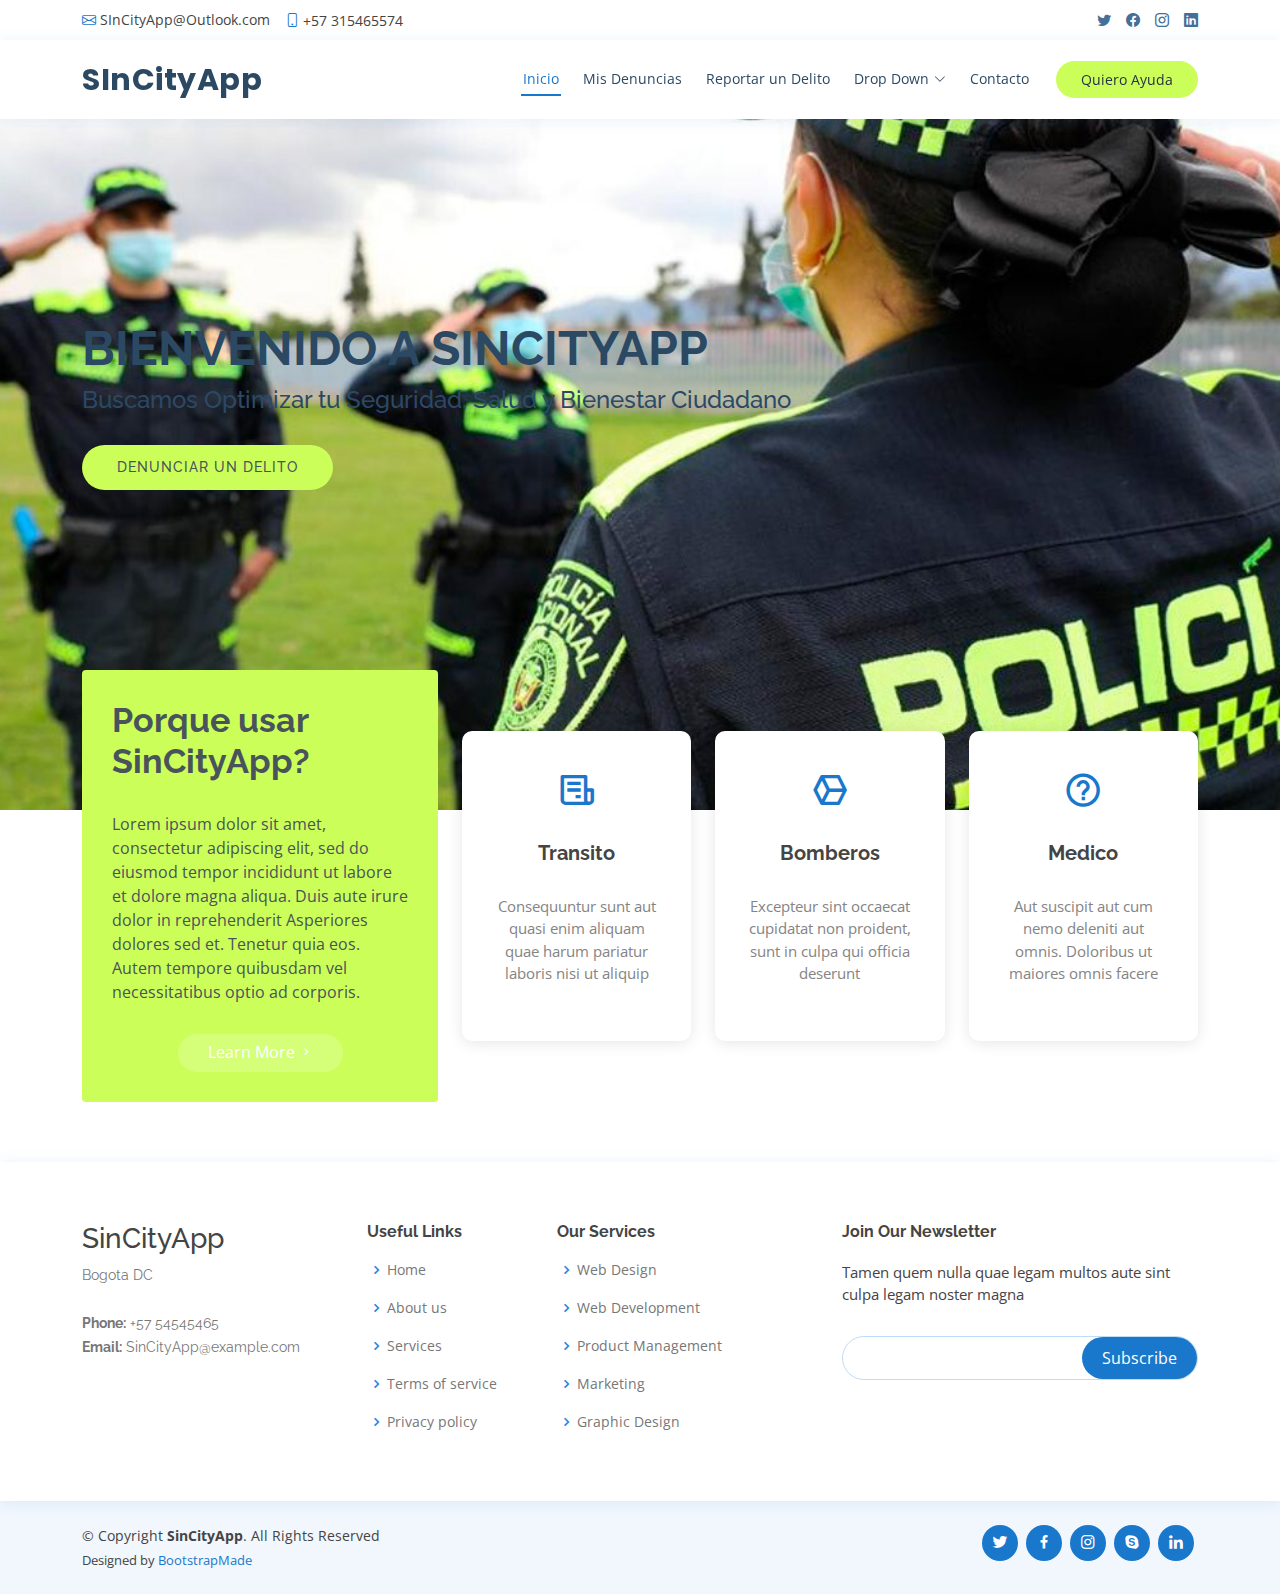
==== index.html @ 8b7c566d "Se agrego el BackEnd con Java SpringBoot" ====
<!DOCTYPE html>
<html lang="en">

<head>
  <meta charset="utf-8">
  <meta content="width=device-width, initial-scale=1.0" name="viewport">

  <title>SInCityApp</title>
  <meta content="" name="description">
  <meta content="" name="keywords">

  <!-- Favicons -->
  <link href="assets/img/favicon.png" rel="icon">
  <link href="assets/img/apple-touch-icon.png" rel="apple-touch-icon">

  <!-- Google Fonts -->
  <link href="https://fonts.googleapis.com/css?family=Open+Sans:300,300i,400,400i,600,600i,700,700i|Raleway:300,300i,400,400i,500,500i,600,600i,700,700i|Poppins:300,300i,400,400i,500,500i,600,600i,700,700i" rel="stylesheet">

  <!-- Vendor CSS Files -->
  <link href="assets/vendor/fontawesome-free/css/all.min.css" rel="stylesheet">
  <link href="assets/vendor/animate.css/animate.min.css" rel="stylesheet">
  <link href="assets/vendor/bootstrap/css/bootstrap.min.css" rel="stylesheet">
  <link href="assets/vendor/bootstrap-icons/bootstrap-icons.css" rel="stylesheet">
  <link href="assets/vendor/boxicons/css/boxicons.min.css" rel="stylesheet">
  <link href="assets/vendor/glightbox/css/glightbox.min.css" rel="stylesheet">
  <link href="assets/vendor/remixicon/remixicon.css" rel="stylesheet">
  <link href="assets/vendor/swiper/swiper-bundle.min.css" rel="stylesheet">

  <!-- Template Main CSS File -->
  <link href="assets/css/style.css" rel="stylesheet">

  <!-- =======================================================
  * Template Name: Medilab - v4.8.1
  * Template URL: https://bootstrapmade.com/medilab-free-medical-bootstrap-theme/
  * Author: BootstrapMade.com
  * License: https://bootstrapmade.com/license/
  ======================================================== -->
</head>

<body>

  <!-- ======= Top Bar ======= -->
  <div id="topbar" class="d-flex align-items-center fixed-top">
    <div class="container d-flex justify-content-between">
      <div class="contact-info d-flex align-items-center">
        <i class="bi bi-envelope"></i> <a href="mailto:contact@example.com">SInCityApp@Outlook.com</a>
        <i class="bi bi-phone"></i> +57 315465574
      </div>
      <div class="d-none d-lg-flex social-links align-items-center">
        <a href="#" class="twitter"><i class="bi bi-twitter"></i></a>
        <a href="#" class="facebook"><i class="bi bi-facebook"></i></a>
        <a href="#" class="instagram"><i class="bi bi-instagram"></i></a>
        <a href="#" class="linkedin"><i class="bi bi-linkedin"></i></i></a>
      </div>
    </div>
  </div>

  <!-- ======= Header ======= -->
  <header id="header" class="fixed-top">
    <div class="container d-flex align-items-center">

      <h1 class="logo me-auto"><a href="index.html">SInCityApp</a></h1>
      <!-- Uncomment below if you prefer to use an image logo -->
      <!-- <a href="index.html" class="logo me-auto"><img src="assets/img/logo.png" alt="" class="img-fluid"></a>-->

      <nav id="navbar" class="navbar order-last order-lg-0">
        <ul>
          <li><a class="nav-link scrollto active" href="#hero">Inicio</a></li>
          <li><a class="nav-link scrollto" href="#about">Mis Denuncias</a></li>
          <li><a class="nav-link scrollto" href="#services">Reportar un Delito</a></li>
      
          <li class="dropdown"><a href="#"><span>Drop Down</span> <i class="bi bi-chevron-down"></i></a>
            <ul>
              <li><a href="#">Drop Down 1</a></li>
              <li class="dropdown"><a href="#"><span>Deep Drop Down</span> <i class="bi bi-chevron-right"></i></a>
                <ul>
                  <li><a href="#">Deep Drop Down 1</a></li>
                  <li><a href="#">Deep Drop Down 2</a></li>
                  <li><a href="#">Deep Drop Down 3</a></li>
                  <li><a href="#">Deep Drop Down 4</a></li>
                  <li><a href="#">Deep Drop Down 5</a></li>
                </ul>
              </li>
              <li><a href="#">Drop Down 2</a></li>
              <li><a href="#">Drop Down 3</a></li>
              <li><a href="#">Drop Down 4</a></li>
            </ul>
          </li>
          <li><a class="nav-link scrollto" href="#contact">Contacto</a></li>
        </ul>
        <i class="bi bi-list mobile-nav-toggle"></i>
      </nav><!-- .navbar -->

      <a href="#appointment" class="appointment-btn scrollto"><span class="d-none d-md-inline">Quiero</span> Ayuda</a>

    </div>
  </header><!-- End Header -->

  <!-- ======= Hero Section ======= -->
  <section id="hero" class="d-flex align-items-center">
    <div class="container">
      <h1>Bienvenido a SInCityApp</h1>
      <h2>Buscamos Optimizar tu Seguridad, Salud y Bienestar Ciudadano</h2>
      <a href="#about" class="btn-get-started scrollto">Denunciar Un Delito</a>
    </div>
  </section><!-- End Hero -->

  <main id="main">

    <!-- ======= Why Us Section ======= -->
    <section id="why-us" class="why-us">
      <div class="container">

        <div class="row">
          <div class="col-lg-4 d-flex align-items-stretch">
            <div class="content">
              <h3>Porque usar SinCityApp?</h3>
              <p>
                Lorem ipsum dolor sit amet, consectetur adipiscing elit, sed do eiusmod tempor incididunt ut labore et dolore magna aliqua. Duis aute irure dolor in reprehenderit
                Asperiores dolores sed et. Tenetur quia eos. Autem tempore quibusdam vel necessitatibus optio ad corporis.
              </p>
              <div class="text-center">
                <a href="#" class="more-btn">Learn More <i class="bx bx-chevron-right"></i></a>
              </div>
            </div>
          </div>
          <div class="col-lg-8 d-flex align-items-stretch">
            <div class="icon-boxes d-flex flex-column justify-content-center">
              <div class="row">
                <div class="col-xl-4 d-flex align-items-stretch">
                  <div class="icon-box mt-4 mt-xl-0">
                    <i class="bx bx-receipt"></i>
                    <h4>Transito</h4>
                    <p>Consequuntur sunt aut quasi enim aliquam quae harum pariatur laboris nisi ut aliquip</p>
                  </div>
                </div>
                <div class="col-xl-4 d-flex align-items-stretch">
                  <div class="icon-box mt-4 mt-xl-0">
                    <i class="bx bx-cube-alt"></i>
                    <h4>Bomberos</h4>
                    <p>Excepteur sint occaecat cupidatat non proident, sunt in culpa qui officia deserunt</p>
                  </div>
                </div>
                <div class="col-xl-4 d-flex align-items-stretch">
                  <div class="icon-box mt-4 mt-xl-0">
                    <i class="bx bx-help-circle"></i>
                    <h4>Medico</h4>
                    <p>Aut suscipit aut cum nemo deleniti aut omnis. Doloribus ut maiores omnis facere</p>
                  </div>
                </div>
              </div>
            </div><!-- End .content-->
          </div>
        </div>

      </div>
    </section><!-- End Why Us Section -->

    <!-- ======= About Section ======= -->
    <!-- <section id="about" class="about">
      <div class="container-fluid">

        <div class="row">
          <div class="col-xl-5 col-lg-6 video-box d-flex justify-content-center align-items-stretch position-relative">
            <a href="https://www.youtube.com/watch?v=jDDaplaOz7Q" class="glightbox play-btn mb-4"></a>
          </div>

          <div class="col-xl-7 col-lg-6 icon-boxes d-flex flex-column align-items-stretch justify-content-center py-5 px-lg-5">
            <h3>Enim quis est voluptatibus aliquid consequatur fugiat</h3>
            <p>Esse voluptas cumque vel exercitationem. Reiciendis est hic accusamus. Non ipsam et sed minima temporibus laudantium. Soluta voluptate sed facere corporis dolores excepturi. Libero laboriosam sint et id nulla tenetur. Suscipit aut voluptate.</p>

            <div class="icon-box">
              <div class="icon"><i class="bx bx-fingerprint"></i></div>
              <h4 class="title"><a href="">Lorem Ipsum</a></h4>
              <p class="description">Voluptatum deleniti atque corrupti quos dolores et quas molestias excepturi sint occaecati cupiditate non provident</p>
            </div>

            <div class="icon-box">
              <div class="icon"><i class="bx bx-gift"></i></div>
              <h4 class="title"><a href="">Nemo Enim</a></h4>
              <p class="description">At vero eos et accusamus et iusto odio dignissimos ducimus qui blanditiis praesentium voluptatum deleniti atque</p>
            </div>

            <div class="icon-box">
              <div class="icon"><i class="bx bx-atom"></i></div>
              <h4 class="title"><a href="">Dine Pad</a></h4>
              <p class="description">Explicabo est voluptatum asperiores consequatur magnam. Et veritatis odit. Sunt aut deserunt minus aut eligendi omnis</p>
            </div>

          </div>
        </div>

      </div>
    </section> -->

    <!-- ======= Counts Section ======= -->
    <!-- <section id="counts" class="counts">
      <div class="container">

        <div class="row">

          <div class="col-lg-3 col-md-6">
            <div class="count-box">
              <i class="fas fa-user-md"></i>
              <span data-purecounter-start="0" data-purecounter-end="85" data-purecounter-duration="1" class="purecounter"></span>
              <p>Doctors</p>
            </div>
          </div>

          <div class="col-lg-3 col-md-6 mt-5 mt-md-0">
            <div class="count-box">
              <i class="far fa-hospital"></i>
              <span data-purecounter-start="0" data-purecounter-end="18" data-purecounter-duration="1" class="purecounter"></span>
              <p>Departments</p>
            </div>
          </div>

          <div class="col-lg-3 col-md-6 mt-5 mt-lg-0">
            <div class="count-box">
              <i class="fas fa-flask"></i>
              <span data-purecounter-start="0" data-purecounter-end="12" data-purecounter-duration="1" class="purecounter"></span>
              <p>Research Labs</p>
            </div>
          </div>

          <div class="col-lg-3 col-md-6 mt-5 mt-lg-0">
            <div class="count-box">
              <i class="fas fa-award"></i>
              <span data-purecounter-start="0" data-purecounter-end="150" data-purecounter-duration="1" class="purecounter"></span>
              <p>Awards</p>
            </div>
          </div>

        </div>

      </div>
    </section> -->

    <!-- ======= Services Section ======= -->
    <!-- <section id="services" class="services">
      <div class="container">

        <div class="section-title">
          <h2>Services</h2>
          <p>Magnam dolores commodi suscipit. Necessitatibus eius consequatur ex aliquid fuga eum quidem. Sit sint consectetur velit. Quisquam quos quisquam cupiditate. Et nemo qui impedit suscipit alias ea. Quia fugiat sit in iste officiis commodi quidem hic quas.</p>
        </div>

        <div class="row">
          <div class="col-lg-4 col-md-6 d-flex align-items-stretch">
            <div class="icon-box">
              <div class="icon"><i class="fas fa-heartbeat"></i></div>
              <h4><a href="">Lorem Ipsum</a></h4>
              <p>Voluptatum deleniti atque corrupti quos dolores et quas molestias excepturi</p>
            </div>
          </div>

          <div class="col-lg-4 col-md-6 d-flex align-items-stretch mt-4 mt-md-0">
            <div class="icon-box">
              <div class="icon"><i class="fas fa-pills"></i></div>
              <h4><a href="">Sed ut perspiciatis</a></h4>
              <p>Duis aute irure dolor in reprehenderit in voluptate velit esse cillum dolore</p>
            </div>
          </div>

          <div class="col-lg-4 col-md-6 d-flex align-items-stretch mt-4 mt-lg-0">
            <div class="icon-box">
              <div class="icon"><i class="fas fa-hospital-user"></i></div>
              <h4><a href="">Magni Dolores</a></h4>
              <p>Excepteur sint occaecat cupidatat non proident, sunt in culpa qui officia</p>
            </div>
          </div>

          <div class="col-lg-4 col-md-6 d-flex align-items-stretch mt-4">
            <div class="icon-box">
              <div class="icon"><i class="fas fa-dna"></i></div>
              <h4><a href="">Nemo Enim</a></h4>
              <p>At vero eos et accusamus et iusto odio dignissimos ducimus qui blanditiis</p>
            </div>
          </div>

          <div class="col-lg-4 col-md-6 d-flex align-items-stretch mt-4">
            <div class="icon-box">
              <div class="icon"><i class="fas fa-wheelchair"></i></div>
              <h4><a href="">Dele cardo</a></h4>
              <p>Quis consequatur saepe eligendi voluptatem consequatur dolor consequuntur</p>
            </div>
          </div>

          <div class="col-lg-4 col-md-6 d-flex align-items-stretch mt-4">
            <div class="icon-box">
              <div class="icon"><i class="fas fa-notes-medical"></i></div>
              <h4><a href="">Divera don</a></h4>
              <p>Modi nostrum vel laborum. Porro fugit error sit minus sapiente sit aspernatur</p>
            </div>
          </div>

        </div>

      </div>
    </section> -->

    <!-- ======= Appointment Section ======= -->
    <!-- <section id="appointment" class="appointment section-bg">
      <div class="container">

        <div class="section-title">
          <h2>Make an Appointment</h2>
          <p>Magnam dolores commodi suscipit. Necessitatibus eius consequatur ex aliquid fuga eum quidem. Sit sint consectetur velit. Quisquam quos quisquam cupiditate. Et nemo qui impedit suscipit alias ea. Quia fugiat sit in iste officiis commodi quidem hic quas.</p>
        </div>

        <form action="forms/appointment.php" method="post" role="form" class="php-email-form">
          <div class="row">
            <div class="col-md-4 form-group">
              <input type="text" name="name" class="form-control" id="name" placeholder="Your Name" data-rule="minlen:4" data-msg="Please enter at least 4 chars">
              <div class="validate"></div>
            </div>
            <div class="col-md-4 form-group mt-3 mt-md-0">
              <input type="email" class="form-control" name="email" id="email" placeholder="Your Email" data-rule="email" data-msg="Please enter a valid email">
              <div class="validate"></div>
            </div>
            <div class="col-md-4 form-group mt-3 mt-md-0">
              <input type="tel" class="form-control" name="phone" id="phone" placeholder="Your Phone" data-rule="minlen:4" data-msg="Please enter at least 4 chars">
              <div class="validate"></div>
            </div>
          </div>
          <div class="row">
            <div class="col-md-4 form-group mt-3">
              <input type="datetime" name="date" class="form-control datepicker" id="date" placeholder="Appointment Date" data-rule="minlen:4" data-msg="Please enter at least 4 chars">
              <div class="validate"></div>
            </div>
            <div class="col-md-4 form-group mt-3">
              <select name="department" id="department" class="form-select">
                <option value="">Select Department</option>
                <option value="Department 1">Department 1</option>
                <option value="Department 2">Department 2</option>
                <option value="Department 3">Department 3</option>
              </select>
              <div class="validate"></div>
            </div>
            <div class="col-md-4 form-group mt-3">
              <select name="doctor" id="doctor" class="form-select">
                <option value="">Select Doctor</option>
                <option value="Doctor 1">Doctor 1</option>
                <option value="Doctor 2">Doctor 2</option>
                <option value="Doctor 3">Doctor 3</option>
              </select>
              <div class="validate"></div>
            </div>
          </div>

          <div class="form-group mt-3">
            <textarea class="form-control" name="message" rows="5" placeholder="Message (Optional)"></textarea>
            <div class="validate"></div>
          </div>
          <div class="mb-3">
            <div class="loading">Loading</div>
            <div class="error-message"></div>
            <div class="sent-message">Your appointment request has been sent successfully. Thank you!</div>
          </div>
          <div class="text-center"><button type="submit">Make an Appointment</button></div>
        </form>

      </div>
    </section> -->

    <!-- ======= Departments Section ======= -->
    <!-- <section id="departments" class="departments">
      <div class="container">

        <div class="section-title">
          <h2>Departments</h2>
          <p>Magnam dolores commodi suscipit. Necessitatibus eius consequatur ex aliquid fuga eum quidem. Sit sint consectetur velit. Quisquam quos quisquam cupiditate. Et nemo qui impedit suscipit alias ea. Quia fugiat sit in iste officiis commodi quidem hic quas.</p>
        </div>

        <div class="row gy-4">
          <div class="col-lg-3">
            <ul class="nav nav-tabs flex-column">
              <li class="nav-item">
                <a class="nav-link active show" data-bs-toggle="tab" href="#tab-1">Cardiology</a>
              </li>
              <li class="nav-item">
                <a class="nav-link" data-bs-toggle="tab" href="#tab-2">Neurology</a>
              </li>
              <li class="nav-item">
                <a class="nav-link" data-bs-toggle="tab" href="#tab-3">Hepatology</a>
              </li>
              <li class="nav-item">
                <a class="nav-link" data-bs-toggle="tab" href="#tab-4">Pediatrics</a>
              </li>
              <li class="nav-item">
                <a class="nav-link" data-bs-toggle="tab" href="#tab-5">Eye Care</a>
              </li>
            </ul>
          </div>
          <div class="col-lg-9">
            <div class="tab-content">
              <div class="tab-pane active show" id="tab-1">
                <div class="row gy-4">
                  <div class="col-lg-8 details order-2 order-lg-1">
                    <h3>Cardiology</h3>
                    <p class="fst-italic">Qui laudantium consequatur laborum sit qui ad sapiente dila parde sonata raqer a videna mareta paulona marka</p>
                    <p>Et nobis maiores eius. Voluptatibus ut enim blanditiis atque harum sint. Laborum eos ipsum ipsa odit magni. Incidunt hic ut molestiae aut qui. Est repellat minima eveniet eius et quis magni nihil. Consequatur dolorem quaerat quos qui similique accusamus nostrum rem vero</p>
                  </div>
                  <div class="col-lg-4 text-center order-1 order-lg-2">
                    <img src="assets/img/departments-1.jpg" alt="" class="img-fluid">
                  </div>
                </div>
              </div>
              <div class="tab-pane" id="tab-2">
                <div class="row gy-4">
                  <div class="col-lg-8 details order-2 order-lg-1">
                    <h3>Et blanditiis nemo veritatis excepturi</h3>
                    <p class="fst-italic">Qui laudantium consequatur laborum sit qui ad sapiente dila parde sonata raqer a videna mareta paulona marka</p>
                    <p>Ea ipsum voluptatem consequatur quis est. Illum error ullam omnis quia et reiciendis sunt sunt est. Non aliquid repellendus itaque accusamus eius et velit ipsa voluptates. Optio nesciunt eaque beatae accusamus lerode pakto madirna desera vafle de nideran pal</p>
                  </div>
                  <div class="col-lg-4 text-center order-1 order-lg-2">
                    <img src="assets/img/departments-2.jpg" alt="" class="img-fluid">
                  </div>
                </div>
              </div>
              <div class="tab-pane" id="tab-3">
                <div class="row gy-4">
                  <div class="col-lg-8 details order-2 order-lg-1">
                    <h3>Impedit facilis occaecati odio neque aperiam sit</h3>
                    <p class="fst-italic">Eos voluptatibus quo. Odio similique illum id quidem non enim fuga. Qui natus non sunt dicta dolor et. In asperiores velit quaerat perferendis aut</p>
                    <p>Iure officiis odit rerum. Harum sequi eum illum corrupti culpa veritatis quisquam. Neque necessitatibus illo rerum eum ut. Commodi ipsam minima molestiae sed laboriosam a iste odio. Earum odit nesciunt fugiat sit ullam. Soluta et harum voluptatem optio quae</p>
                  </div>
                  <div class="col-lg-4 text-center order-1 order-lg-2">
                    <img src="assets/img/departments-3.jpg" alt="" class="img-fluid">
                  </div>
                </div>
              </div>
              <div class="tab-pane" id="tab-4">
                <div class="row gy-4">
                  <div class="col-lg-8 details order-2 order-lg-1">
                    <h3>Fuga dolores inventore laboriosam ut est accusamus laboriosam dolore</h3>
                    <p class="fst-italic">Totam aperiam accusamus. Repellat consequuntur iure voluptas iure porro quis delectus</p>
                    <p>Eaque consequuntur consequuntur libero expedita in voluptas. Nostrum ipsam necessitatibus aliquam fugiat debitis quis velit. Eum ex maxime error in consequatur corporis atque. Eligendi asperiores sed qui veritatis aperiam quia a laborum inventore</p>
                  </div>
                  <div class="col-lg-4 text-center order-1 order-lg-2">
                    <img src="assets/img/departments-4.jpg" alt="" class="img-fluid">
                  </div>
                </div>
              </div>
              <div class="tab-pane" id="tab-5">
                <div class="row gy-4">
                  <div class="col-lg-8 details order-2 order-lg-1">
                    <h3>Est eveniet ipsam sindera pad rone matrelat sando reda</h3>
                    <p class="fst-italic">Omnis blanditiis saepe eos autem qui sunt debitis porro quia.</p>
                    <p>Exercitationem nostrum omnis. Ut reiciendis repudiandae minus. Omnis recusandae ut non quam ut quod eius qui. Ipsum quia odit vero atque qui quibusdam amet. Occaecati sed est sint aut vitae molestiae voluptate vel</p>
                  </div>
                  <div class="col-lg-4 text-center order-1 order-lg-2">
                    <img src="assets/img/departments-5.jpg" alt="" class="img-fluid">
                  </div>
                </div>
              </div>
            </div>
          </div>
        </div>

      </div>
    </section> -->

    <!-- ======= Doctors Section ======= -->
    <!-- <section id="doctors" class="doctors">
      <div class="container">

        <div class="section-title">
          <h2>Doctors</h2>
          <p>Magnam dolores commodi suscipit. Necessitatibus eius consequatur ex aliquid fuga eum quidem. Sit sint consectetur velit. Quisquam quos quisquam cupiditate. Et nemo qui impedit suscipit alias ea. Quia fugiat sit in iste officiis commodi quidem hic quas.</p>
        </div>

        <div class="row">

          <div class="col-lg-6">
            <div class="member d-flex align-items-start">
              <div class="pic"><img src="assets/img/doctors/doctors-1.jpg" class="img-fluid" alt=""></div>
              <div class="member-info">
                <h4>Walter White</h4>
                <span>Chief Medical Officer</span>
                <p>Explicabo voluptatem mollitia et repellat qui dolorum quasi</p>
                <div class="social">
                  <a href=""><i class="ri-twitter-fill"></i></a>
                  <a href=""><i class="ri-facebook-fill"></i></a>
                  <a href=""><i class="ri-instagram-fill"></i></a>
                  <a href=""> <i class="ri-linkedin-box-fill"></i> </a>
                </div>
              </div>
            </div>
          </div>

          <div class="col-lg-6 mt-4 mt-lg-0">
            <div class="member d-flex align-items-start">
              <div class="pic"><img src="assets/img/doctors/doctors-2.jpg" class="img-fluid" alt=""></div>
              <div class="member-info">
                <h4>Sarah Jhonson</h4>
                <span>Anesthesiologist</span>
                <p>Aut maiores voluptates amet et quis praesentium qui senda para</p>
                <div class="social">
                  <a href=""><i class="ri-twitter-fill"></i></a>
                  <a href=""><i class="ri-facebook-fill"></i></a>
                  <a href=""><i class="ri-instagram-fill"></i></a>
                  <a href=""> <i class="ri-linkedin-box-fill"></i> </a>
                </div>
              </div>
            </div>
          </div>

          <div class="col-lg-6 mt-4">
            <div class="member d-flex align-items-start">
              <div class="pic"><img src="assets/img/doctors/doctors-3.jpg" class="img-fluid" alt=""></div>
              <div class="member-info">
                <h4>William Anderson</h4>
                <span>Cardiology</span>
                <p>Quisquam facilis cum velit laborum corrupti fuga rerum quia</p>
                <div class="social">
                  <a href=""><i class="ri-twitter-fill"></i></a>
                  <a href=""><i class="ri-facebook-fill"></i></a>
                  <a href=""><i class="ri-instagram-fill"></i></a>
                  <a href=""> <i class="ri-linkedin-box-fill"></i> </a>
                </div>
              </div>
            </div>
          </div>

          <div class="col-lg-6 mt-4">
            <div class="member d-flex align-items-start">
              <div class="pic"><img src="assets/img/doctors/doctors-4.jpg" class="img-fluid" alt=""></div>
              <div class="member-info">
                <h4>Amanda Jepson</h4>
                <span>Neurosurgeon</span>
                <p>Dolorum tempora officiis odit laborum officiis et et accusamus</p>
                <div class="social">
                  <a href=""><i class="ri-twitter-fill"></i></a>
                  <a href=""><i class="ri-facebook-fill"></i></a>
                  <a href=""><i class="ri-instagram-fill"></i></a>
                  <a href=""> <i class="ri-linkedin-box-fill"></i> </a>
                </div>
              </div>
            </div>
          </div>

        </div>

      </div>
    </section> -->

    <!-- ======= Frequently Asked Questions Section ======= -->
    <!-- <section id="faq" class="faq section-bg">
      <div class="container">

        <div class="section-title">
          <h2>Frequently Asked Questions</h2>
          <p>Magnam dolores commodi suscipit. Necessitatibus eius consequatur ex aliquid fuga eum quidem. Sit sint consectetur velit. Quisquam quos quisquam cupiditate. Et nemo qui impedit suscipit alias ea. Quia fugiat sit in iste officiis commodi quidem hic quas.</p>
        </div>

        <div class="faq-list">
          <ul>
            <li data-aos="fade-up">
              <i class="bx bx-help-circle icon-help"></i> <a data-bs-toggle="collapse" class="collapse" data-bs-target="#faq-list-1">Non consectetur a erat nam at lectus urna duis? <i class="bx bx-chevron-down icon-show"></i><i class="bx bx-chevron-up icon-close"></i></a>
              <div id="faq-list-1" class="collapse show" data-bs-parent=".faq-list">
                <p>
                  Feugiat pretium nibh ipsum consequat. Tempus iaculis urna id volutpat lacus laoreet non curabitur gravida. Venenatis lectus magna fringilla urna porttitor rhoncus dolor purus non.
                </p>
              </div>
            </li>

            <li data-aos="fade-up" data-aos-delay="100">
              <i class="bx bx-help-circle icon-help"></i> <a data-bs-toggle="collapse" data-bs-target="#faq-list-2" class="collapsed">Feugiat scelerisque varius morbi enim nunc? <i class="bx bx-chevron-down icon-show"></i><i class="bx bx-chevron-up icon-close"></i></a>
              <div id="faq-list-2" class="collapse" data-bs-parent=".faq-list">
                <p>
                  Dolor sit amet consectetur adipiscing elit pellentesque habitant morbi. Id interdum velit laoreet id donec ultrices. Fringilla phasellus faucibus scelerisque eleifend donec pretium. Est pellentesque elit ullamcorper dignissim. Mauris ultrices eros in cursus turpis massa tincidunt dui.
                </p>
              </div>
            </li>

            <li data-aos="fade-up" data-aos-delay="200">
              <i class="bx bx-help-circle icon-help"></i> <a data-bs-toggle="collapse" data-bs-target="#faq-list-3" class="collapsed">Dolor sit amet consectetur adipiscing elit? <i class="bx bx-chevron-down icon-show"></i><i class="bx bx-chevron-up icon-close"></i></a>
              <div id="faq-list-3" class="collapse" data-bs-parent=".faq-list">
                <p>
                  Eleifend mi in nulla posuere sollicitudin aliquam ultrices sagittis orci. Faucibus pulvinar elementum integer enim. Sem nulla pharetra diam sit amet nisl suscipit. Rutrum tellus pellentesque eu tincidunt. Lectus urna duis convallis convallis tellus. Urna molestie at elementum eu facilisis sed odio morbi quis
                </p>
              </div>
            </li>

            <li data-aos="fade-up" data-aos-delay="300">
              <i class="bx bx-help-circle icon-help"></i> <a data-bs-toggle="collapse" data-bs-target="#faq-list-4" class="collapsed">Tempus quam pellentesque nec nam aliquam sem et tortor consequat? <i class="bx bx-chevron-down icon-show"></i><i class="bx bx-chevron-up icon-close"></i></a>
              <div id="faq-list-4" class="collapse" data-bs-parent=".faq-list">
                <p>
                  Molestie a iaculis at erat pellentesque adipiscing commodo. Dignissim suspendisse in est ante in. Nunc vel risus commodo viverra maecenas accumsan. Sit amet nisl suscipit adipiscing bibendum est. Purus gravida quis blandit turpis cursus in.
                </p>
              </div>
            </li>

            <li data-aos="fade-up" data-aos-delay="400">
              <i class="bx bx-help-circle icon-help"></i> <a data-bs-toggle="collapse" data-bs-target="#faq-list-5" class="collapsed">Tortor vitae purus faucibus ornare. Varius vel pharetra vel turpis nunc eget lorem dolor? <i class="bx bx-chevron-down icon-show"></i><i class="bx bx-chevron-up icon-close"></i></a>
              <div id="faq-list-5" class="collapse" data-bs-parent=".faq-list">
                <p>
                  Laoreet sit amet cursus sit amet dictum sit amet justo. Mauris vitae ultricies leo integer malesuada nunc vel. Tincidunt eget nullam non nisi est sit amet. Turpis nunc eget lorem dolor sed. Ut venenatis tellus in metus vulputate eu scelerisque.
                </p>
              </div>
            </li>

          </ul>
        </div>

      </div>
    </section> -->
    <!-- ======= Testimonials Section ======= -->
    <section style="display: none;" id="testimonials" class="testimonials">
      <div class="container">

        <div class="testimonials-slider swiper" data-aos="fade-up" data-aos-delay="100">
          <div class="swiper-wrapper">

            <div class="swiper-slide">
              <div class="testimonial-wrap">
                <div class="testimonial-item">
                  <img src="assets/img/testimonials/testimonials-1.jpg" class="testimonial-img" alt="">
                  <h3>Saul Goodman</h3>
                  <h4>Ceo &amp; Founder</h4>
                  <p>
                    <i class="bx bxs-quote-alt-left quote-icon-left"></i>
                    Proin iaculis purus consequat sem cure digni ssim donec porttitora entum suscipit rhoncus. Accusantium quam, ultricies eget id, aliquam eget nibh et. Maecen aliquam, risus at semper.
                    <i class="bx bxs-quote-alt-right quote-icon-right"></i>
                  </p>
                </div>
              </div>
            </div><!-- End testimonial item -->

            <div class="swiper-slide">
              <div class="testimonial-wrap">
                <div class="testimonial-item">
                  <img src="assets/img/testimonials/testimonials-2.jpg" class="testimonial-img" alt="">
                  <h3>Sara Wilsson</h3>
                  <h4>Designer</h4>
                  <p>
                    <i class="bx bxs-quote-alt-left quote-icon-left"></i>
                    Export tempor illum tamen malis malis eram quae irure esse labore quem cillum quid cillum eram malis quorum velit fore eram velit sunt aliqua noster fugiat irure amet legam anim culpa.
                    <i class="bx bxs-quote-alt-right quote-icon-right"></i>
                  </p>
                </div>
              </div>
            </div><!-- End testimonial item -->

            <div class="swiper-slide">
              <div class="testimonial-wrap">
                <div class="testimonial-item">
                  <img src="assets/img/testimonials/testimonials-3.jpg" class="testimonial-img" alt="">
                  <h3>Jena Karlis</h3>
                  <h4>Store Owner</h4>
                  <p>
                    <i class="bx bxs-quote-alt-left quote-icon-left"></i>
                    Enim nisi quem export duis labore cillum quae magna enim sint quorum nulla quem veniam duis minim tempor labore quem eram duis noster aute amet eram fore quis sint minim.
                    <i class="bx bxs-quote-alt-right quote-icon-right"></i>
                  </p>
                </div>
              </div>
            </div><!-- End testimonial item -->

            <div class="swiper-slide">
              <div class="testimonial-wrap">
                <div class="testimonial-item">
                  <img src="assets/img/testimonials/testimonials-4.jpg" class="testimonial-img" alt="">
                  <h3>Matt Brandon</h3>
                  <h4>Freelancer</h4>
                  <p>
                    <i class="bx bxs-quote-alt-left quote-icon-left"></i>
                    Fugiat enim eram quae cillum dolore dolor amet nulla culpa multos export minim fugiat minim velit minim dolor enim duis veniam ipsum anim magna sunt elit fore quem dolore labore illum veniam.
                    <i class="bx bxs-quote-alt-right quote-icon-right"></i>
                  </p>
                </div>
              </div>
            </div><!-- End testimonial item -->

            <div class="swiper-slide">
              <div class="testimonial-wrap">
                <div class="testimonial-item">
                  <img src="assets/img/testimonials/testimonials-5.jpg" class="testimonial-img" alt="">
                  <h3>John Larson</h3>
                  <h4>Entrepreneur</h4>
                  <p>
                    <i class="bx bxs-quote-alt-left quote-icon-left"></i>
                    Quis quorum aliqua sint quem legam fore sunt eram irure aliqua veniam tempor noster veniam enim culpa labore duis sunt culpa nulla illum cillum fugiat legam esse veniam culpa fore nisi cillum quid.
                    <i class="bx bxs-quote-alt-right quote-icon-right"></i>
                  </p>
                </div>
              </div>
            </div><!-- End testimonial item -->

          </div>
          <div class="swiper-pagination"></div>
        </div>

      </div>
    </section>

    <!-- ======= Gallery Section ======= -->
    <section  style="display: none;" id="gallery" class="gallery">
      <div class="container">

        <div class="section-title">
          <h2>Gallery</h2>
          <p>Magnam dolores commodi suscipit. Necessitatibus eius consequatur ex aliquid fuga eum quidem. Sit sint consectetur velit. Quisquam quos quisquam cupiditate. Et nemo qui impedit suscipit alias ea. Quia fugiat sit in iste officiis commodi quidem hic quas.</p>
        </div>
      </div>

      <div class="container-fluid">
        <div class="row g-0">

          <div class="col-lg-3 col-md-4">
            <div class="gallery-item">
              <a href="assets/img/gallery/gallery-1.jpg" class="galelry-lightbox">
                <img src="assets/img/gallery/gallery-1.jpg" alt="" class="img-fluid">
              </a>
            </div>
          </div>

          <div class="col-lg-3 col-md-4">
            <div class="gallery-item">
              <a href="assets/img/gallery/gallery-2.jpg" class="galelry-lightbox">
                <img src="assets/img/gallery/gallery-2.jpg" alt="" class="img-fluid">
              </a>
            </div>
          </div>

          <div class="col-lg-3 col-md-4">
            <div class="gallery-item">
              <a href="assets/img/gallery/gallery-3.jpg" class="galelry-lightbox">
                <img src="assets/img/gallery/gallery-3.jpg" alt="" class="img-fluid">
              </a>
            </div>
          </div>

          <div class="col-lg-3 col-md-4">
            <div class="gallery-item">
              <a href="assets/img/gallery/gallery-4.jpg" class="galelry-lightbox">
                <img src="assets/img/gallery/gallery-4.jpg" alt="" class="img-fluid">
              </a>
            </div>
          </div>

          <div class="col-lg-3 col-md-4">
            <div class="gallery-item">
              <a href="assets/img/gallery/gallery-5.jpg" class="galelry-lightbox">
                <img src="assets/img/gallery/gallery-5.jpg" alt="" class="img-fluid">
              </a>
            </div>
          </div>

          <div class="col-lg-3 col-md-4">
            <div class="gallery-item">
              <a href="assets/img/gallery/gallery-6.jpg" class="galelry-lightbox">
                <img src="assets/img/gallery/gallery-6.jpg" alt="" class="img-fluid">
              </a>
            </div>
          </div>

          <div class="col-lg-3 col-md-4">
            <div class="gallery-item">
              <a href="assets/img/gallery/gallery-7.jpg" class="galelry-lightbox">
                <img src="assets/img/gallery/gallery-7.jpg" alt="" class="img-fluid">
              </a>
            </div>
          </div>

          <div class="col-lg-3 col-md-4">
            <div class="gallery-item">
              <a href="assets/img/gallery/gallery-8.jpg" class="galelry-lightbox">
                <img src="assets/img/gallery/gallery-8.jpg" alt="" class="img-fluid">
              </a>
            </div>
          </div>

        </div>

      </div>
    </section><!-- End Gallery Section -->

    <!-- ======= Contact Section ======= -->
    <section style="display: none;" id="contact" class="contact">
      <div class="container">

        <div class="section-title">
          <h2>Contact</h2>
          <p>Magnam dolores commodi suscipit. Necessitatibus eius consequatur ex aliquid fuga eum quidem. Sit sint consectetur velit. Quisquam quos quisquam cupiditate. Et nemo qui impedit suscipit alias ea. Quia fugiat sit in iste officiis commodi quidem hic quas.</p>
        </div>
      </div>

      <div>
        <iframe style="border:0; width: 100%; height: 350px;" src="https://www.google.com/maps/embed?pb=!1m14!1m8!1m3!1d12097.433213460943!2d-74.0062269!3d40.7101282!3m2!1i1024!2i768!4f13.1!3m3!1m2!1s0x0%3A0xb89d1fe6bc499443!2sDowntown+Conference+Center!5e0!3m2!1smk!2sbg!4v1539943755621" frameborder="0" allowfullscreen></iframe>
      </div>

      <div class="container">
        <div class="row mt-5">

          <div class="col-lg-4">
            <div class="info">
              <div class="address">
                <i class="bi bi-geo-alt"></i>
                <h4>Location:</h4>
                <p>A108 Adam Street, New York, NY 535022</p>
              </div>

              <div class="email">
                <i class="bi bi-envelope"></i>
                <h4>Email:</h4>
                <p>info@example.com</p>
              </div>

              <div class="phone">
                <i class="bi bi-phone"></i>
                <h4>Call:</h4>
                <p>+1 5589 55488 55s</p>
              </div>

            </div>

          </div>

          <div class="col-lg-8 mt-5 mt-lg-0">

            <form action="forms/contact.php" method="post" role="form" class="php-email-form">
              <div class="row">
                <div class="col-md-6 form-group">
                  <input type="text" name="name" class="form-control" id="name" placeholder="Your Name" required>
                </div>
                <div class="col-md-6 form-group mt-3 mt-md-0">
                  <input type="email" class="form-control" name="email" id="email" placeholder="Your Email" required>
                </div>
              </div>
              <div class="form-group mt-3">
                <input type="text" class="form-control" name="subject" id="subject" placeholder="Subject" required>
              </div>
              <div class="form-group mt-3">
                <textarea class="form-control" name="message" rows="5" placeholder="Message" required></textarea>
              </div>
              <div class="my-3">
                <div class="loading">Loading</div>
                <div class="error-message"></div>
                <div class="sent-message">Your message has been sent. Thank you!</div>
              </div>
              <div class="text-center"><button type="submit">Send Message</button></div>
            </form>

          </div>

        </div>

      </div>
    </section><!-- End Contact Section -->

  </main><!-- End #main -->

  <!-- ======= Footer ======= -->
  <footer id="footer">

    <div class="footer-top">
      <div class="container">
        <div class="row">

          <div class="col-lg-3 col-md-6 footer-contact">
            <h3>SinCityApp</h3>
            <p>
              Bogota DC <br>
             <br>
              
              <strong>Phone:</strong> +57 54545465<br>
              <strong>Email:</strong> SinCityApp@example.com<br>
            </p>
          </div>

          <div class="col-lg-2 col-md-6 footer-links">
            <h4>Useful Links</h4>
            <ul>
              <li><i class="bx bx-chevron-right"></i> <a href="#">Home</a></li>
              <li><i class="bx bx-chevron-right"></i> <a href="#">About us</a></li>
              <li><i class="bx bx-chevron-right"></i> <a href="#">Services</a></li>
              <li><i class="bx bx-chevron-right"></i> <a href="#">Terms of service</a></li>
              <li><i class="bx bx-chevron-right"></i> <a href="#">Privacy policy</a></li>
            </ul>
          </div>

          <div class="col-lg-3 col-md-6 footer-links">
            <h4>Our Services</h4>
            <ul>
              <li><i class="bx bx-chevron-right"></i> <a href="#">Web Design</a></li>
              <li><i class="bx bx-chevron-right"></i> <a href="#">Web Development</a></li>
              <li><i class="bx bx-chevron-right"></i> <a href="#">Product Management</a></li>
              <li><i class="bx bx-chevron-right"></i> <a href="#">Marketing</a></li>
              <li><i class="bx bx-chevron-right"></i> <a href="#">Graphic Design</a></li>
            </ul>
          </div>

          <div class="col-lg-4 col-md-6 footer-newsletter">
            <h4>Join Our Newsletter</h4>
            <p>Tamen quem nulla quae legam multos aute sint culpa legam noster magna</p>
            <form action="" method="post">
              <input type="email" name="email"><input type="submit" value="Subscribe">
            </form>
          </div>

        </div>
      </div>
    </div>

    <div class="container d-md-flex py-4">

      <div class="me-md-auto text-center text-md-start">
        <div class="copyright">
          &copy; Copyright <strong><span>SinCityApp</span></strong>. All Rights Reserved
        </div>
        <div class="credits">
          <!-- All the links in the footer should remain intact. -->
          <!-- You can delete the links only if you purchased the pro version. -->
          <!-- Licensing information: https://bootstrapmade.com/license/ -->
          <!-- Purchase the pro version with working PHP/AJAX contact form: https://bootstrapmade.com/medilab-free-medical-bootstrap-theme/ -->
          Designed by <a href="https://bootstrapmade.com/">BootstrapMade</a>
        </div>
      </div>
      <div class="social-links text-center text-md-right pt-3 pt-md-0">
        <a href="#" class="twitter"><i class="bx bxl-twitter"></i></a>
        <a href="#" class="facebook"><i class="bx bxl-facebook"></i></a>
        <a href="#" class="instagram"><i class="bx bxl-instagram"></i></a>
        <a href="#" class="google-plus"><i class="bx bxl-skype"></i></a>
        <a href="#" class="linkedin"><i class="bx bxl-linkedin"></i></a>
      </div>
    </div>
  </footer><!-- End Footer -->

  <div id="preloader"></div>
  <a href="#" class="back-to-top d-flex align-items-center justify-content-center"><i class="bi bi-arrow-up-short"></i></a>

  <!-- Vendor JS Files -->
  <script src="assets/vendor/purecounter/purecounter_vanilla.js"></script>
  <script src="assets/vendor/bootstrap/js/bootstrap.bundle.min.js"></script>
  <script src="assets/vendor/glightbox/js/glightbox.min.js"></script>
  <script src="assets/vendor/swiper/swiper-bundle.min.js"></script>
  <script src="assets/vendor/php-email-form/validate.js"></script>

  <!-- Template Main JS File -->
  <script src="assets/js/main.js"></script>

</body>

</html>
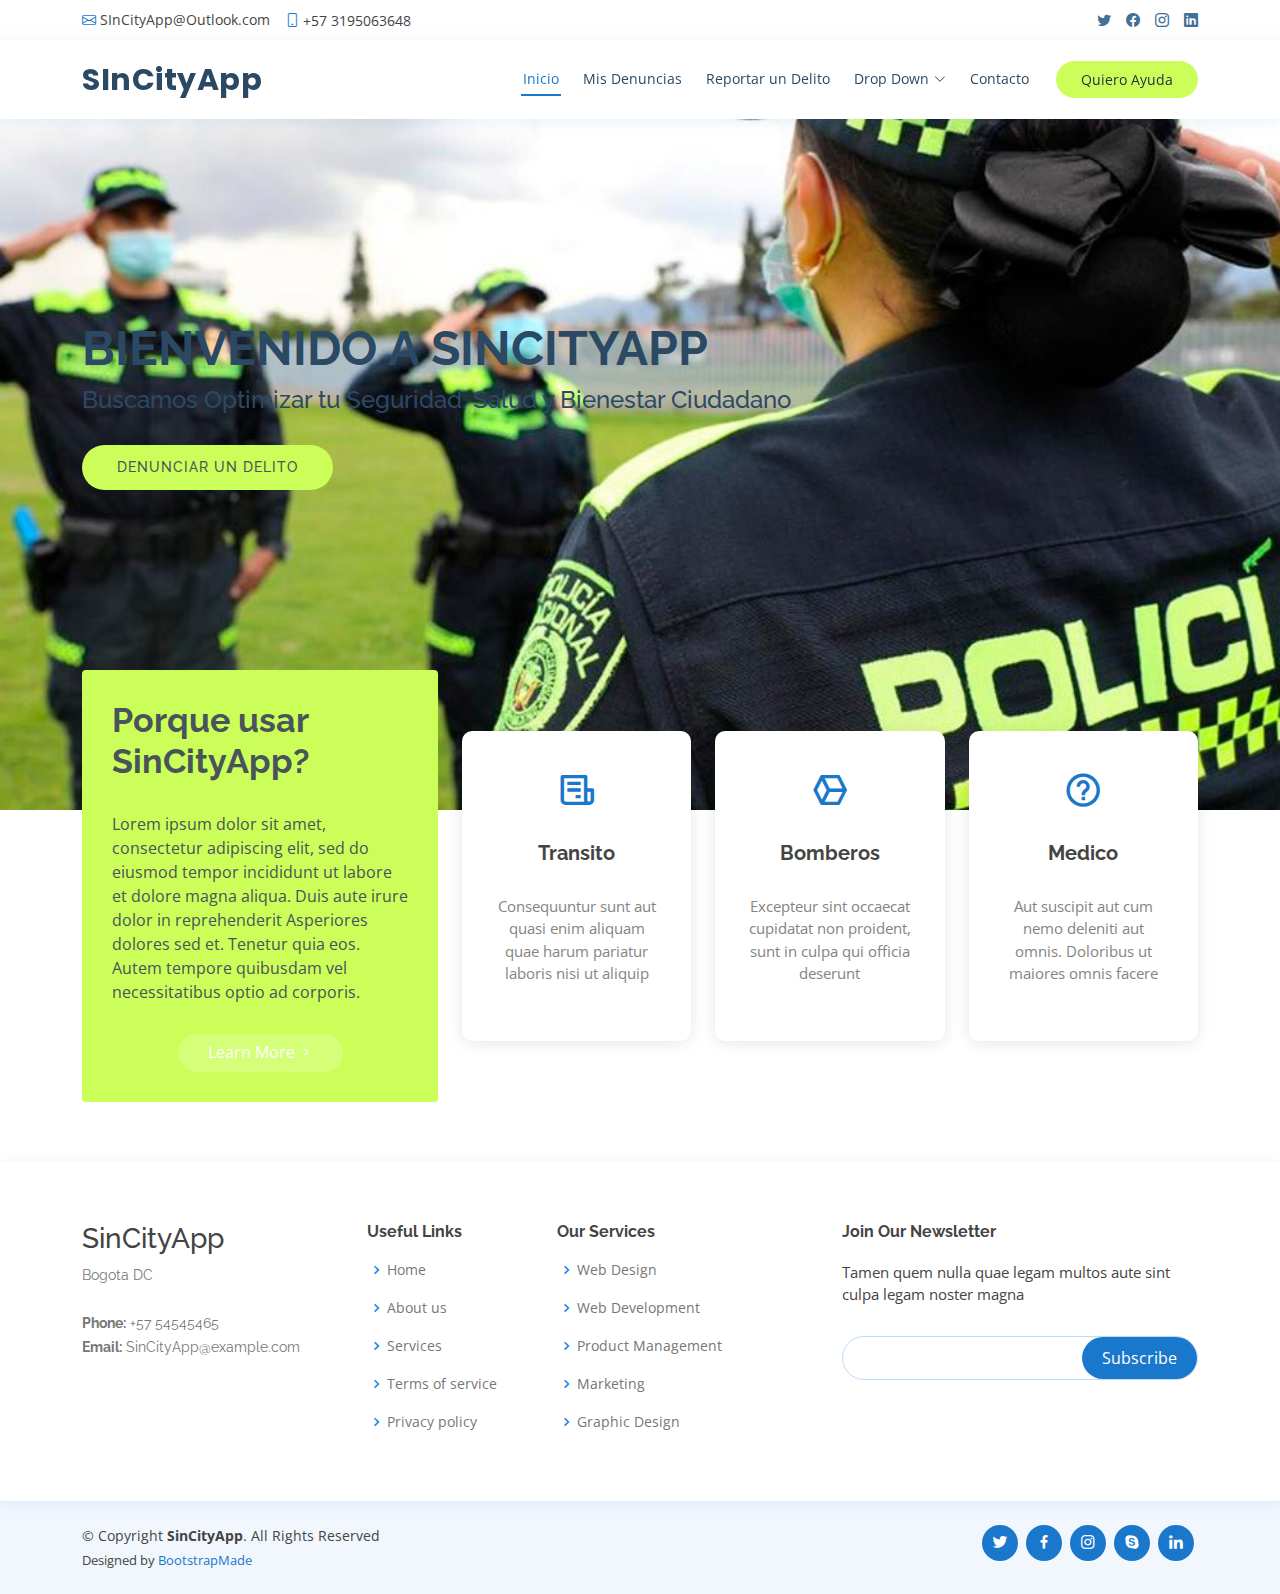
==== commit f1208ec7: "se agrego el backend" ====
--- a/index.html
+++ b/index.html
@@ -44,7 +44,7 @@
     <div class="container d-flex justify-content-between">
       <div class="contact-info d-flex align-items-center">
         <i class="bi bi-envelope"></i> <a href="mailto:contact@example.com">SInCityApp@Outlook.com</a>
-        <i class="bi bi-phone"></i> +57 315465574
+        <i class="bi bi-phone"></i> +57 3195063648
       </div>
       <div class="d-none d-lg-flex social-links align-items-center">
         <a href="#" class="twitter"><i class="bi bi-twitter"></i></a>
